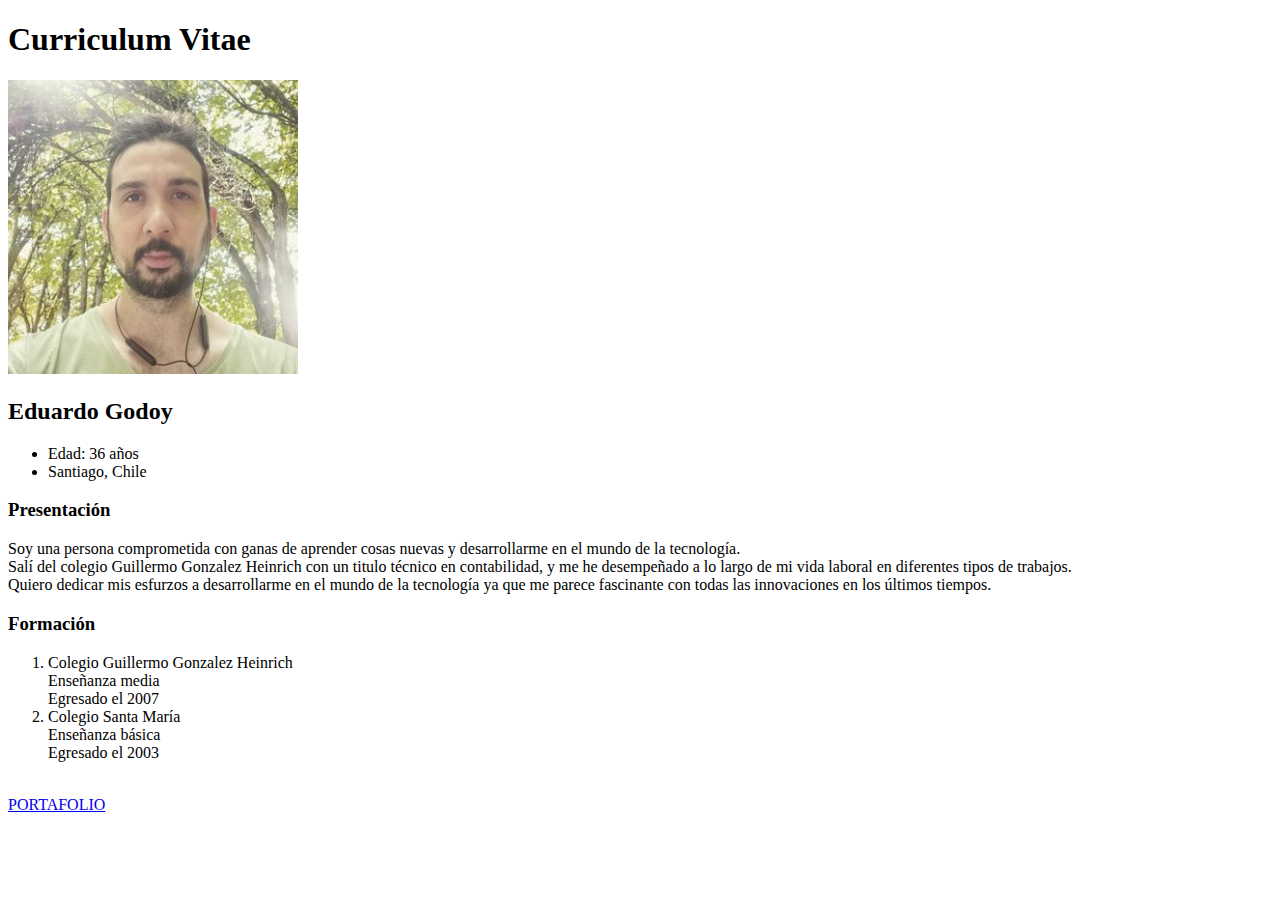
==== index.html @ 320d36d5 "primer commit" ====
<!DOCTYPE html>
<html lang="en">
<head>
    <meta charset="UTF-8">
    <meta name="viewport" content="width=device-width, initial-scale=1.0">
    <title>Curriculum Vitae Eduardo Godoy</title>
</head>
<body>
    
    <h1>Curriculum Vitae</h1>
    <img src="./assets/fotocv.png" alt="foto de perfil">

    <h2>Eduardo Godoy</h2>
    <ul>
        <li>Edad: 36 años</li>
        <li>Santiago, Chile</li>
    </ul>


    <h3>Presentación</h3>
    <p>
        Soy una persona comprometida con ganas de aprender cosas nuevas y desarrollarme en el mundo de la tecnología.<br>
        Salí del colegio Guillermo Gonzalez Heinrich con un titulo técnico en contabilidad, y me he desempeñado a lo largo de mi vida laboral en diferentes tipos de trabajos.<br>
        Quiero dedicar mis esfurzos a desarrollarme en el mundo de la tecnología ya que me parece fascinante con todas las innovaciones en los últimos tiempos.
    </p>

    <h3>Formación</h3>
    <ol>
        <li>
            Colegio Guillermo Gonzalez Heinrich<br>
            Enseñanza media<br>
            Egresado el 2007
        </li>
        <li>
            Colegio Santa María<br>
            Enseñanza básica<br>
            Egresado el 2003
        </li>
    </ol>

    <br>
    <a href="./portafolio.html">PORTAFOLIO</a>

</body>
</html>
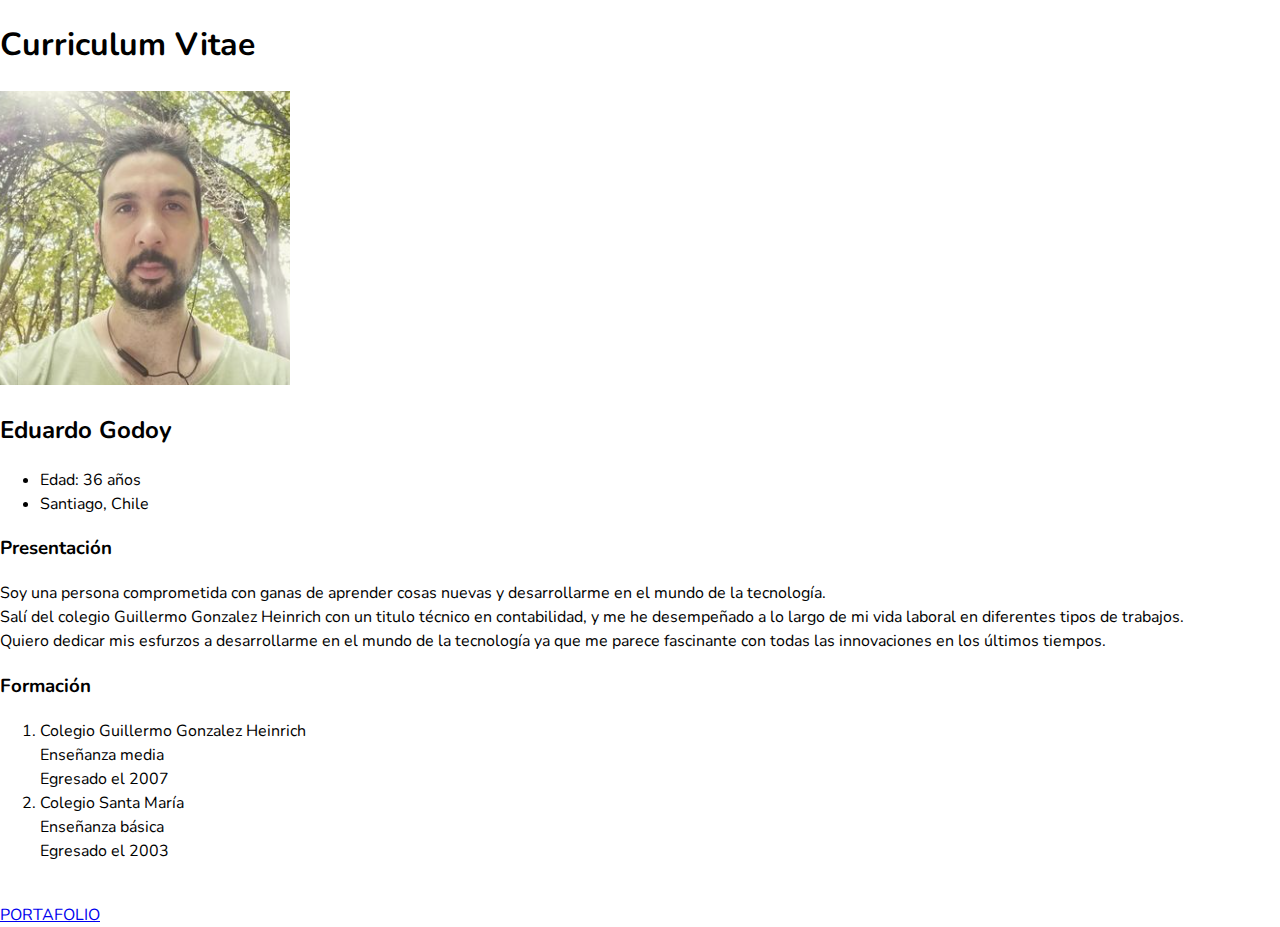
==== commit 880b983e: "se agrega archivo css, normalize y fuende de google fonts" ====
--- a/index.html
+++ b/index.html
@@ -3,6 +3,11 @@
 <head>
     <meta charset="UTF-8">
     <meta name="viewport" content="width=device-width, initial-scale=1.0">
+    <link rel="preconnect" href="https://fonts.googleapis.com">
+    <link rel="preconnect" href="https://fonts.gstatic.com" crossorigin>
+    <link href="https://fonts.googleapis.com/css2?family=Nunito:ital,wght@0,200..1000;1,200..1000&display=swap" rel="stylesheet">
+    <link rel="stylesheet" href="./assets/notmalize.css">
+    <link rel="stylesheet" href="./assets/style.css">
     <title>Curriculum Vitae Eduardo Godoy</title>
 </head>
 <body>
--- a/assets/notmalize.css
+++ b/assets/notmalize.css
@@ -0,0 +1,349 @@
+/*! normalize.css v8.0.1 | MIT License | github.com/necolas/normalize.css */
+
+/* Document
+   ========================================================================== */
+
+/**
+ * 1. Correct the line height in all browsers.
+ * 2. Prevent adjustments of font size after orientation changes in iOS.
+ */
+
+ html {
+    line-height: 1.15; /* 1 */
+    -webkit-text-size-adjust: 100%; /* 2 */
+  }
+  
+  /* Sections
+     ========================================================================== */
+  
+  /**
+   * Remove the margin in all browsers.
+   */
+  
+  body {
+    margin: 0;
+  }
+  
+  /**
+   * Render the `main` element consistently in IE.
+   */
+  
+  main {
+    display: block;
+  }
+  
+  /**
+   * Correct the font size and margin on `h1` elements within `section` and
+   * `article` contexts in Chrome, Firefox, and Safari.
+   */
+  
+  h1 {
+    font-size: 2em;
+    margin: 0.67em 0;
+  }
+  
+  /* Grouping content
+     ========================================================================== */
+  
+  /**
+   * 1. Add the correct box sizing in Firefox.
+   * 2. Show the overflow in Edge and IE.
+   */
+  
+  hr {
+    box-sizing: content-box; /* 1 */
+    height: 0; /* 1 */
+    overflow: visible; /* 2 */
+  }
+  
+  /**
+   * 1. Correct the inheritance and scaling of font size in all browsers.
+   * 2. Correct the odd `em` font sizing in all browsers.
+   */
+  
+  pre {
+    font-family: monospace, monospace; /* 1 */
+    font-size: 1em; /* 2 */
+  }
+  
+  /* Text-level semantics
+     ========================================================================== */
+  
+  /**
+   * Remove the gray background on active links in IE 10.
+   */
+  
+  a {
+    background-color: transparent;
+  }
+  
+  /**
+   * 1. Remove the bottom border in Chrome 57-
+   * 2. Add the correct text decoration in Chrome, Edge, IE, Opera, and Safari.
+   */
+  
+  abbr[title] {
+    border-bottom: none; /* 1 */
+    text-decoration: underline; /* 2 */
+    text-decoration: underline dotted; /* 2 */
+  }
+  
+  /**
+   * Add the correct font weight in Chrome, Edge, and Safari.
+   */
+  
+  b,
+  strong {
+    font-weight: bolder;
+  }
+  
+  /**
+   * 1. Correct the inheritance and scaling of font size in all browsers.
+   * 2. Correct the odd `em` font sizing in all browsers.
+   */
+  
+  code,
+  kbd,
+  samp {
+    font-family: monospace, monospace; /* 1 */
+    font-size: 1em; /* 2 */
+  }
+  
+  /**
+   * Add the correct font size in all browsers.
+   */
+  
+  small {
+    font-size: 80%;
+  }
+  
+  /**
+   * Prevent `sub` and `sup` elements from affecting the line height in
+   * all browsers.
+   */
+  
+  sub,
+  sup {
+    font-size: 75%;
+    line-height: 0;
+    position: relative;
+    vertical-align: baseline;
+  }
+  
+  sub {
+    bottom: -0.25em;
+  }
+  
+  sup {
+    top: -0.5em;
+  }
+  
+  /* Embedded content
+     ========================================================================== */
+  
+  /**
+   * Remove the border on images inside links in IE 10.
+   */
+  
+  img {
+    border-style: none;
+  }
+  
+  /* Forms
+     ========================================================================== */
+  
+  /**
+   * 1. Change the font styles in all browsers.
+   * 2. Remove the margin in Firefox and Safari.
+   */
+  
+  button,
+  input,
+  optgroup,
+  select,
+  textarea {
+    font-family: inherit; /* 1 */
+    font-size: 100%; /* 1 */
+    line-height: 1.15; /* 1 */
+    margin: 0; /* 2 */
+  }
+  
+  /**
+   * Show the overflow in IE.
+   * 1. Show the overflow in Edge.
+   */
+  
+  button,
+  input { /* 1 */
+    overflow: visible;
+  }
+  
+  /**
+   * Remove the inheritance of text transform in Edge, Firefox, and IE.
+   * 1. Remove the inheritance of text transform in Firefox.
+   */
+  
+  button,
+  select { /* 1 */
+    text-transform: none;
+  }
+  
+  /**
+   * Correct the inability to style clickable types in iOS and Safari.
+   */
+  
+  button,
+  [type="button"],
+  [type="reset"],
+  [type="submit"] {
+    -webkit-appearance: button;
+  }
+  
+  /**
+   * Remove the inner border and padding in Firefox.
+   */
+  
+  button::-moz-focus-inner,
+  [type="button"]::-moz-focus-inner,
+  [type="reset"]::-moz-focus-inner,
+  [type="submit"]::-moz-focus-inner {
+    border-style: none;
+    padding: 0;
+  }
+  
+  /**
+   * Restore the focus styles unset by the previous rule.
+   */
+  
+  button:-moz-focusring,
+  [type="button"]:-moz-focusring,
+  [type="reset"]:-moz-focusring,
+  [type="submit"]:-moz-focusring {
+    outline: 1px dotted ButtonText;
+  }
+  
+  /**
+   * Correct the padding in Firefox.
+   */
+  
+  fieldset {
+    padding: 0.35em 0.75em 0.625em;
+  }
+  
+  /**
+   * 1. Correct the text wrapping in Edge and IE.
+   * 2. Correct the color inheritance from `fieldset` elements in IE.
+   * 3. Remove the padding so developers are not caught out when they zero out
+   *    `fieldset` elements in all browsers.
+   */
+  
+  legend {
+    box-sizing: border-box; /* 1 */
+    color: inherit; /* 2 */
+    display: table; /* 1 */
+    max-width: 100%; /* 1 */
+    padding: 0; /* 3 */
+    white-space: normal; /* 1 */
+  }
+  
+  /**
+   * Add the correct vertical alignment in Chrome, Firefox, and Opera.
+   */
+  
+  progress {
+    vertical-align: baseline;
+  }
+  
+  /**
+   * Remove the default vertical scrollbar in IE 10+.
+   */
+  
+  textarea {
+    overflow: auto;
+  }
+  
+  /**
+   * 1. Add the correct box sizing in IE 10.
+   * 2. Remove the padding in IE 10.
+   */
+  
+  [type="checkbox"],
+  [type="radio"] {
+    box-sizing: border-box; /* 1 */
+    padding: 0; /* 2 */
+  }
+  
+  /**
+   * Correct the cursor style of increment and decrement buttons in Chrome.
+   */
+  
+  [type="number"]::-webkit-inner-spin-button,
+  [type="number"]::-webkit-outer-spin-button {
+    height: auto;
+  }
+  
+  /**
+   * 1. Correct the odd appearance in Chrome and Safari.
+   * 2. Correct the outline style in Safari.
+   */
+  
+  [type="search"] {
+    -webkit-appearance: textfield; /* 1 */
+    outline-offset: -2px; /* 2 */
+  }
+  
+  /**
+   * Remove the inner padding in Chrome and Safari on macOS.
+   */
+  
+  [type="search"]::-webkit-search-decoration {
+    -webkit-appearance: none;
+  }
+  
+  /**
+   * 1. Correct the inability to style clickable types in iOS and Safari.
+   * 2. Change font properties to `inherit` in Safari.
+   */
+  
+  ::-webkit-file-upload-button {
+    -webkit-appearance: button; /* 1 */
+    font: inherit; /* 2 */
+  }
+  
+  /* Interactive
+     ========================================================================== */
+  
+  /*
+   * Add the correct display in Edge, IE 10+, and Firefox.
+   */
+  
+  details {
+    display: block;
+  }
+  
+  /*
+   * Add the correct display in all browsers.
+   */
+  
+  summary {
+    display: list-item;
+  }
+  
+  /* Misc
+     ========================================================================== */
+  
+  /**
+   * Add the correct display in IE 10+.
+   */
+  
+  template {
+    display: none;
+  }
+  
+  /**
+   * Add the correct display in IE 10.
+   */
+  
+  [hidden] {
+    display: none;
+  }--- a/assets/style.css
+++ b/assets/style.css
@@ -0,0 +1,9 @@
+
+
+body {
+  line-height: 1.5;
+  font-family: "Nunito", sans-serif;
+  font-optical-sizing: auto;
+  font-weight: 400;
+  font-style: normal;
+}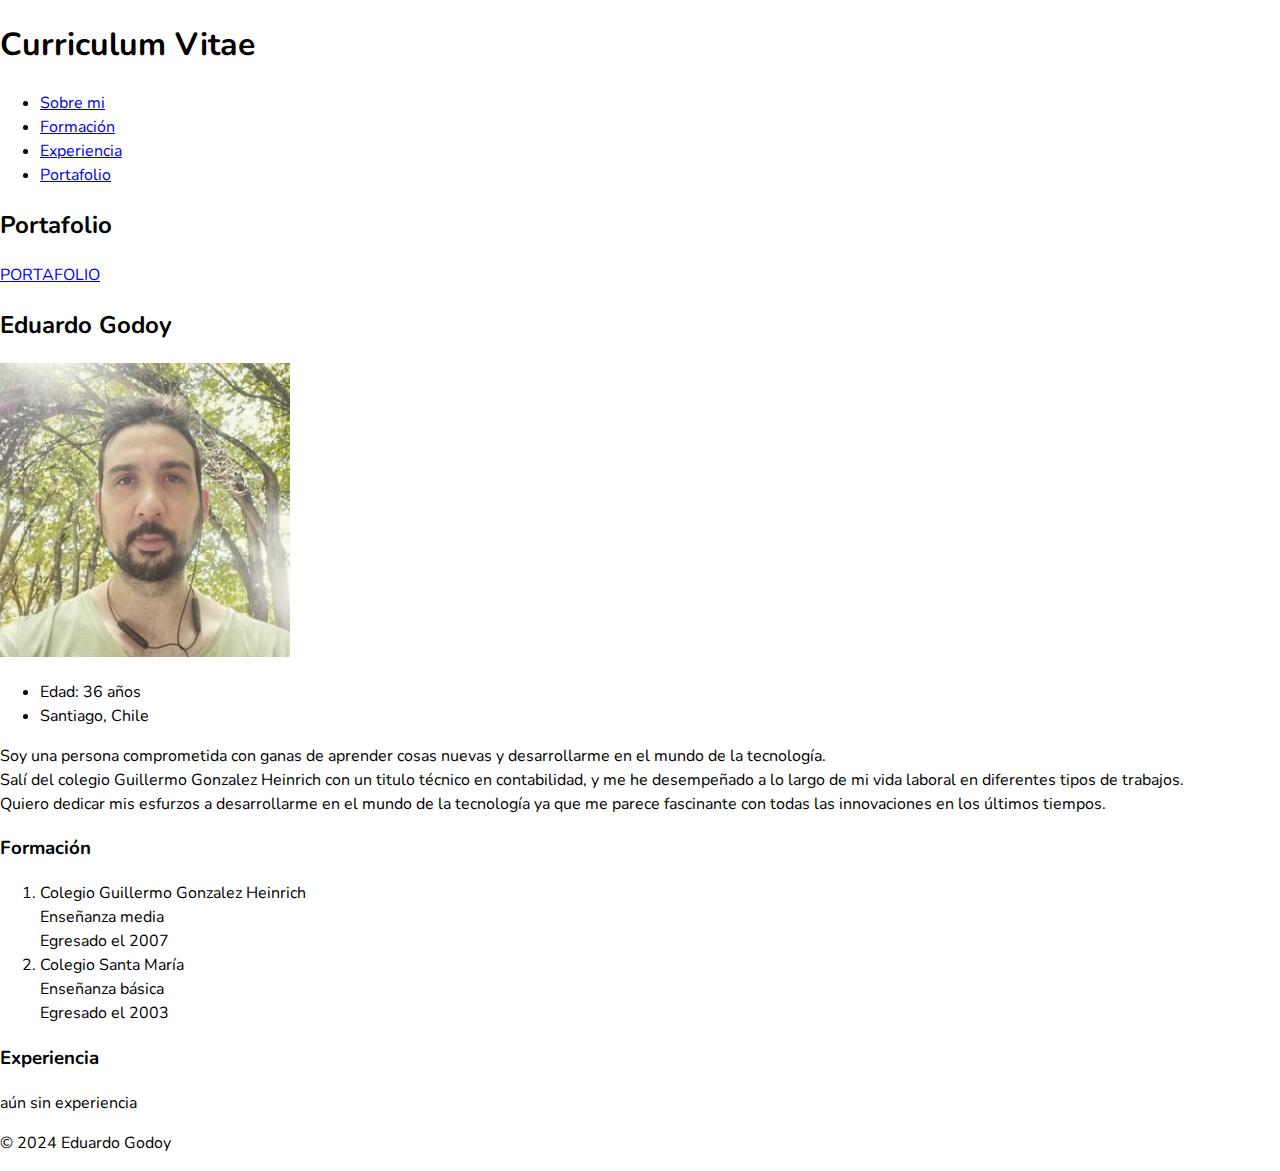
==== commit 51421c30: "se da nua estructura base en html segun lo solicitado" ====
--- a/index.html
+++ b/index.html
@@ -11,40 +11,69 @@
     <title>Curriculum Vitae Eduardo Godoy</title>
 </head>
 <body>
-    
-    <h1>Curriculum Vitae</h1>
-    <img src="./assets/fotocv.png" alt="foto de perfil">
-
-    <h2>Eduardo Godoy</h2>
-    <ul>
-        <li>Edad: 36 años</li>
-        <li>Santiago, Chile</li>
-    </ul>
 
 
-    <h3>Presentación</h3>
-    <p>
-        Soy una persona comprometida con ganas de aprender cosas nuevas y desarrollarme en el mundo de la tecnología.<br>
-        Salí del colegio Guillermo Gonzalez Heinrich con un titulo técnico en contabilidad, y me he desempeñado a lo largo de mi vida laboral en diferentes tipos de trabajos.<br>
-        Quiero dedicar mis esfurzos a desarrollarme en el mundo de la tecnología ya que me parece fascinante con todas las innovaciones en los últimos tiempos.
-    </p>
+    <header>
+        <h1>Curriculum Vitae</h1>
+        <nav>
+            <ul>
+                <li><a href="#presentacion">Sobre mi</a></li>
+                <li><a href="#formacion">Formación</a></li>
+                <li><a href="#experiencia">Experiencia</a></li>
+                <li><a href="#">Portafolio</a></li>
+            </ul>
+        </nav>
+    </header>
 
-    <h3>Formación</h3>
-    <ol>
-        <li>
-            Colegio Guillermo Gonzalez Heinrich<br>
-            Enseñanza media<br>
-            Egresado el 2007
-        </li>
-        <li>
-            Colegio Santa María<br>
-            Enseñanza básica<br>
-            Egresado el 2003
-        </li>
-    </ol>
 
-    <br>
-    <a href="./portafolio.html">PORTAFOLIO</a>
+    <main>
+        <h2>Portafolio</h2>
+        <a href="./portafolio.html">PORTAFOLIO</a>
+    </main>
+
+    
+    <section id="presentacion">
+        <h2>Eduardo Godoy</h2>
+        <img src="./assets/fotocv.png" alt="foto de perfil">
+        <ul>
+            <li>Edad: 36 años</li>
+            <li>Santiago, Chile</li>
+        </ul>
+        <p>
+            Soy una persona comprometida con ganas de aprender cosas nuevas y desarrollarme en el mundo de la tecnología.<br>
+            Salí del colegio Guillermo Gonzalez Heinrich con un titulo técnico en contabilidad, y me he desempeñado a lo largo de mi vida laboral en diferentes tipos de trabajos.<br>
+            Quiero dedicar mis esfurzos a desarrollarme en el mundo de la tecnología ya que me parece fascinante con todas las innovaciones en los últimos tiempos.
+        </p>
+    </section>
+
+
+    <section id="formacion">
+        <h3>Formación</h3>
+        <ol>
+            <li>
+                Colegio Guillermo Gonzalez Heinrich<br>
+                Enseñanza media<br>
+                Egresado el 2007
+            </li>
+            <li>
+                Colegio Santa María<br>
+                Enseñanza básica<br>
+                Egresado el 2003
+            </li>
+        </ol>
+    </section>
+
+
+    <section id="experiencia">
+        <h3>Experiencia</h3>
+        <p>aún sin experiencia</p>
+    </section>
+
+
+    <footer>
+        <p>© 2024 Eduardo Godoy</p>
+    </footer>
+
 
 </body>
 </html>--- a/assets/style.css
+++ b/assets/style.css
@@ -1,4 +1,3 @@
-
 
 body {
   line-height: 1.5;
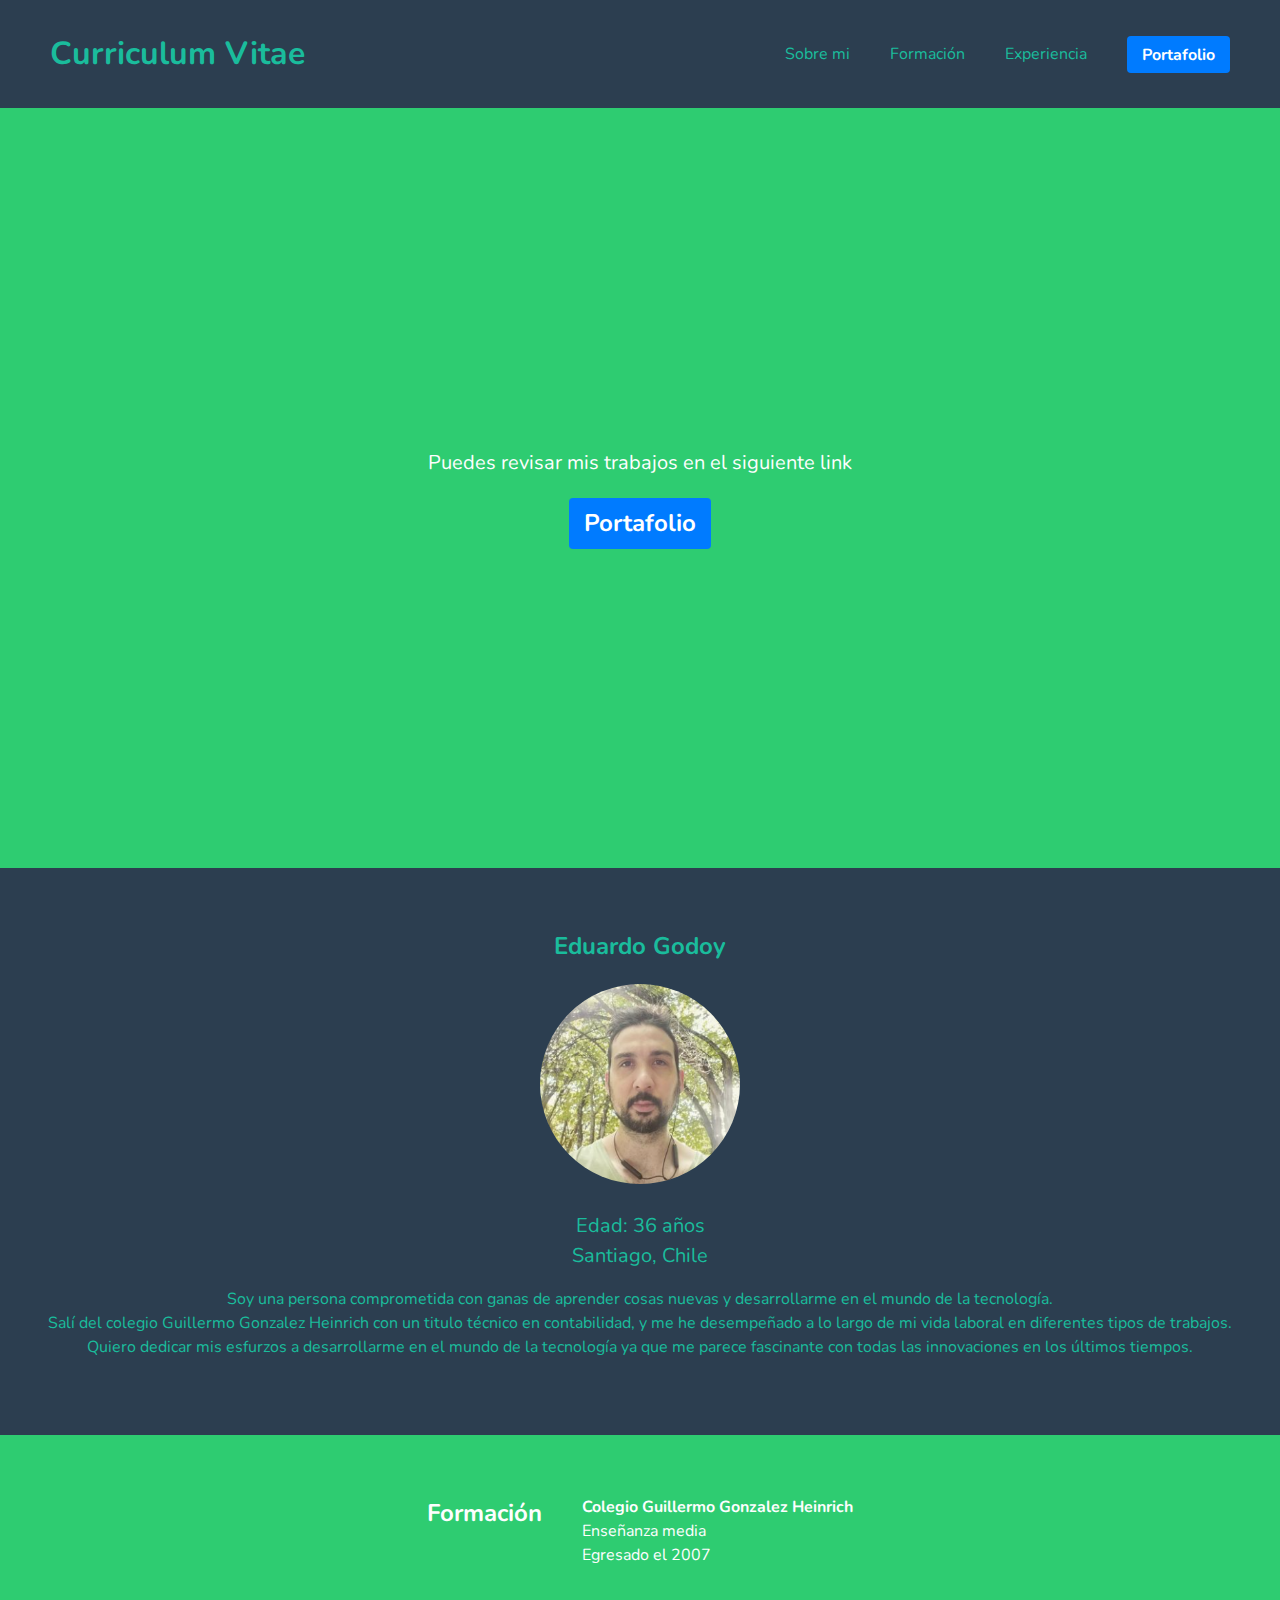
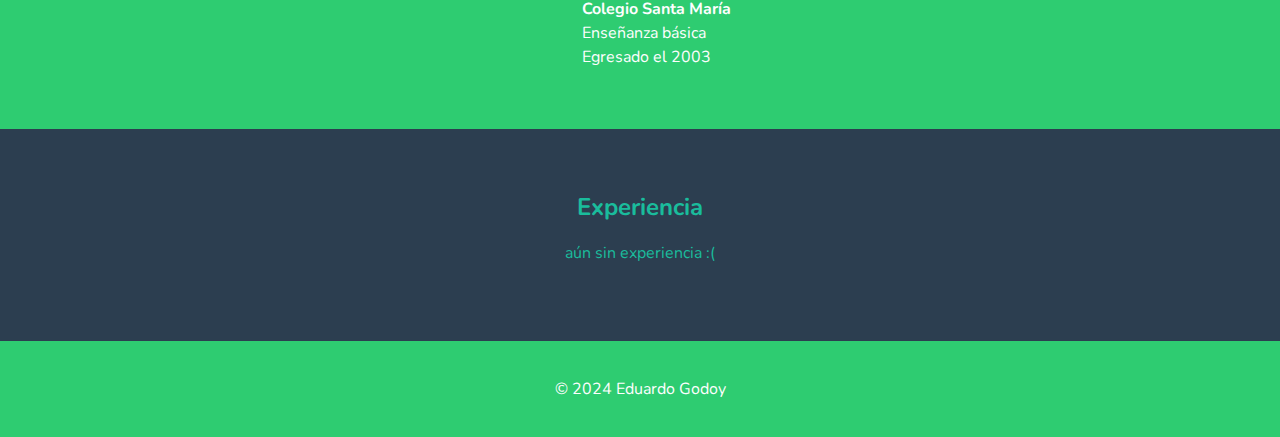
==== commit bf6b7a97: "se agregan estilos a css para cada seccion" ====
--- a/index.html
+++ b/index.html
@@ -13,26 +13,26 @@
 <body>
 
 
-    <header>
+    <header class="header box1">
         <h1>Curriculum Vitae</h1>
         <nav>
             <ul>
                 <li><a href="#presentacion">Sobre mi</a></li>
                 <li><a href="#formacion">Formación</a></li>
                 <li><a href="#experiencia">Experiencia</a></li>
-                <li><a href="#">Portafolio</a></li>
+                <li><a class="button" href="#">Portafolio</a></li>
             </ul>
         </nav>
     </header>
 
 
-    <main>
-        <h2>Portafolio</h2>
-        <a href="./portafolio.html">PORTAFOLIO</a>
+    <main class="portafolio box2">
+        <p>Puedes revisar mis trabajos en el siguiente link</p>
+        <a class="button" href="./portafolio.html"><h2>Portafolio</h2></a>
     </main>
 
     
-    <section id="presentacion">
+    <section class="presentacion box1" id="presentacion">
         <h2>Eduardo Godoy</h2>
         <img src="./assets/fotocv.png" alt="foto de perfil">
         <ul>
@@ -47,16 +47,16 @@
     </section>
 
 
-    <section id="formacion">
-        <h3>Formación</h3>
+    <section class="formacion box2" id="formacion">
+        <h2>Formación</h2>
         <ol>
             <li>
-                Colegio Guillermo Gonzalez Heinrich<br>
+                <span>Colegio Guillermo Gonzalez Heinrich</span><br>
                 Enseñanza media<br>
                 Egresado el 2007
             </li>
             <li>
-                Colegio Santa María<br>
+                <span>Colegio Santa María</span><br>
                 Enseñanza básica<br>
                 Egresado el 2003
             </li>
@@ -64,13 +64,13 @@
     </section>
 
 
-    <section id="experiencia">
-        <h3>Experiencia</h3>
-        <p>aún sin experiencia</p>
+    <section class="experiencia box1" id="experiencia">
+        <h2>Experiencia</h2>
+        <p>aún sin experiencia :(</p>
     </section>
 
 
-    <footer>
+    <footer class="footer box2">
         <p>© 2024 Eduardo Godoy</p>
     </footer>
 
--- a/assets/style.css
+++ b/assets/style.css
@@ -1,8 +1,142 @@
 
+
+/********************************************* GENERALES */
+html {
+    font-size: 62.5%;
+}
 body {
-  line-height: 1.5;
-  font-family: "Nunito", sans-serif;
-  font-optical-sizing: auto;
-  font-weight: 400;
-  font-style: normal;
+    font-size: 1.6rem;
+    line-height: 1.5;
+    font-family: "Nunito", sans-serif;
+    font-optical-sizing: auto;
+    font-weight: 400;
+    font-style: normal;
+}
+ol, ul {
+    list-style: none;
+    margin: 0;
+    padding: 0;
+}
+a {
+    text-decoration: none;
+    color: inherit;
+}
+h1, h2, h3, h4, h5, h6 {
+    margin: 0;
+    padding: 0;
+}
+
+.box1 {
+    background-color: #2C3E50;
+    color: #1ABC9C;
+}
+
+.box2 {
+    background-color: #2ECC71;
+    color: #FDFEFE;
+}
+
+.button {
+    padding: 0.75rem 1.5rem;
+    font-weight: bold;
+    color: #fff;
+    background-color: #007bff;
+    border-radius: 4px;
+    transition: background-color 0.3s;
+}
+
+.button:hover {
+    background-color: #0056b3;
+}
+
+
+
+
+/********************************************* HEADER */
+.header {
+    display: flex;
+    padding: 3rem 5rem;
+    text-align: center;
+}
+
+.header nav {
+    flex: 1;
+}
+.header nav ul {
+    height: 100%;
+    display: flex;
+    align-items: center;
+    justify-content: end;
+    gap: 4rem;
+}
+@media (max-width: 860px) {
+    .header {
+        flex-direction: column;
+    }
+    .header nav ul {
+        flex-direction: column;
+        gap: 2rem;
+    }
+}
+
+/********************************************* PORTAFOLIO */
+.portafolio {
+    padding: 3rem 5rem;
+    width: auto;
+    height: 70rem;
+    display: flex;
+    flex-direction: column;
+    justify-content: center;
+    align-items: center;
+}
+.portafolio p {
+    font-size: 2rem;
+}
+
+
+/********************************************* PRESENTACION */
+.presentacion {
+    padding: 6rem 2rem;
+    text-align: center;
+}
+.presentacion img {
+    margin: 2rem;
+    width: 20rem;
+    height: 20rem;
+    border-radius: 50%;
+    object-fit: cover;
+}
+.presentacion ul li {
+    font-size: 2rem;
+}
+
+
+
+/********************************************* FORMACION */
+.formacion {
+    padding: 6rem 2rem;
+    display: flex;
+    justify-content: center;
+    gap: 4rem;
+}
+.formacion ol {
+    max-width: 80rem;
+    display: flex;
+    flex-direction: column;
+    gap: 3rem;
+}
+.formacion ol span {
+    font-weight: bold;
+}
+
+/********************************************* EXPERIENCIA */
+.experiencia {
+    padding: 6rem 2rem;
+    text-align: center;
+}
+
+/********************************************* FOOTER */
+.footer {
+    padding: 2rem;
+    text-align: center;
 }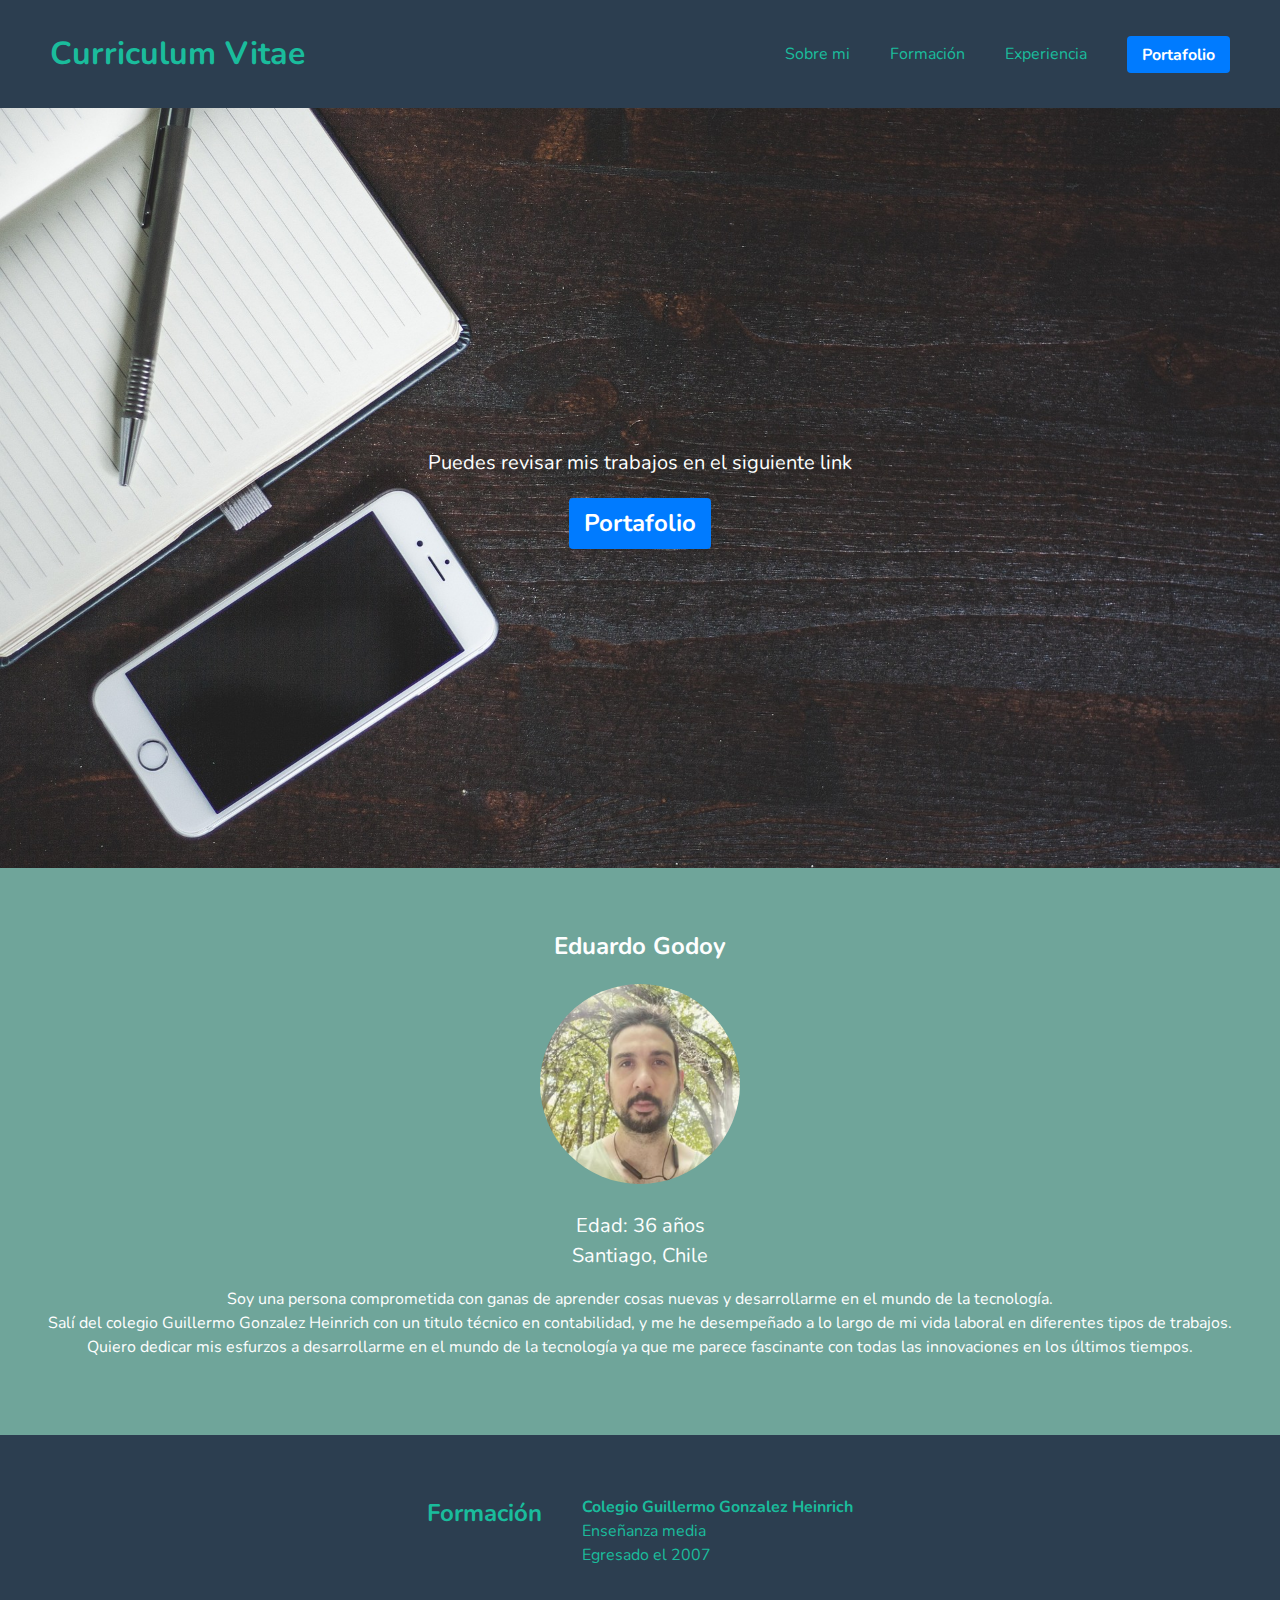
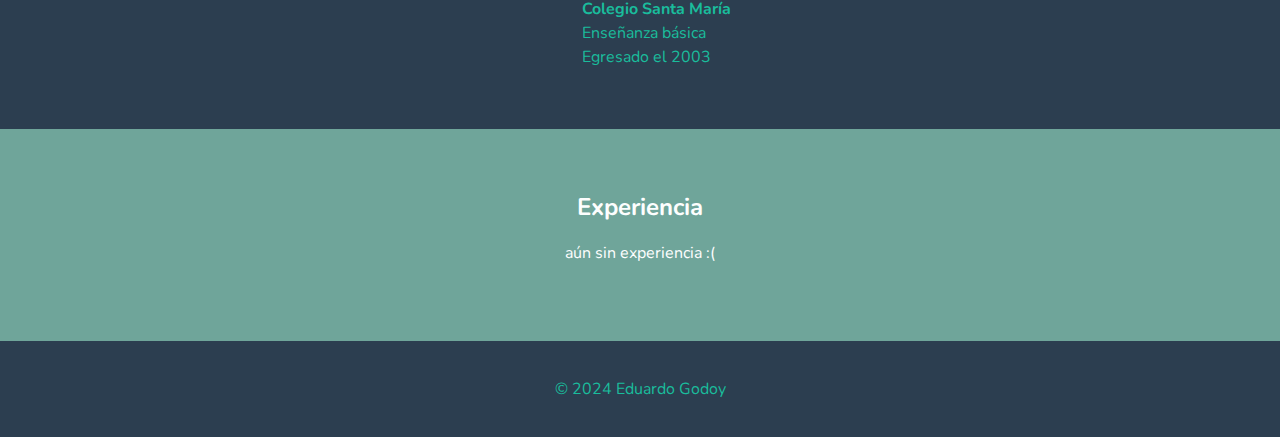
==== commit b63fc793: "se agrega una imagen de fondo a la seccion de ir al portafolio" ====
--- a/index.html
+++ b/index.html
@@ -32,7 +32,7 @@
     </main>
 
     
-    <section class="presentacion box1" id="presentacion">
+    <section class="presentacion box2" id="presentacion">
         <h2>Eduardo Godoy</h2>
         <img src="./assets/fotocv.png" alt="foto de perfil">
         <ul>
@@ -47,7 +47,7 @@
     </section>
 
 
-    <section class="formacion box2" id="formacion">
+    <section class="formacion box1" id="formacion">
         <h2>Formación</h2>
         <ol>
             <li>
@@ -64,13 +64,13 @@
     </section>
 
 
-    <section class="experiencia box1" id="experiencia">
+    <section class="experiencia box2" id="experiencia">
         <h2>Experiencia</h2>
         <p>aún sin experiencia :(</p>
     </section>
 
 
-    <footer class="footer box2">
+    <footer class="footer box1">
         <p>© 2024 Eduardo Godoy</p>
     </footer>
 
--- a/assets/style.css
+++ b/assets/style.css
@@ -32,7 +32,7 @@
 }
 
 .box2 {
-    background-color: #2ECC71;
+    background-color: #6fa59a;
     color: #FDFEFE;
 }
 
@@ -88,10 +88,15 @@
     flex-direction: column;
     justify-content: center;
     align-items: center;
+    background-image: url('./apple-1841553_1920.jpg');
+    background-size: cover;
+    background-position: center;
+    background-repeat: no-repeat;
 }
 .portafolio p {
     font-size: 2rem;
 }
+
 
 
 /********************************************* PRESENTACION */
